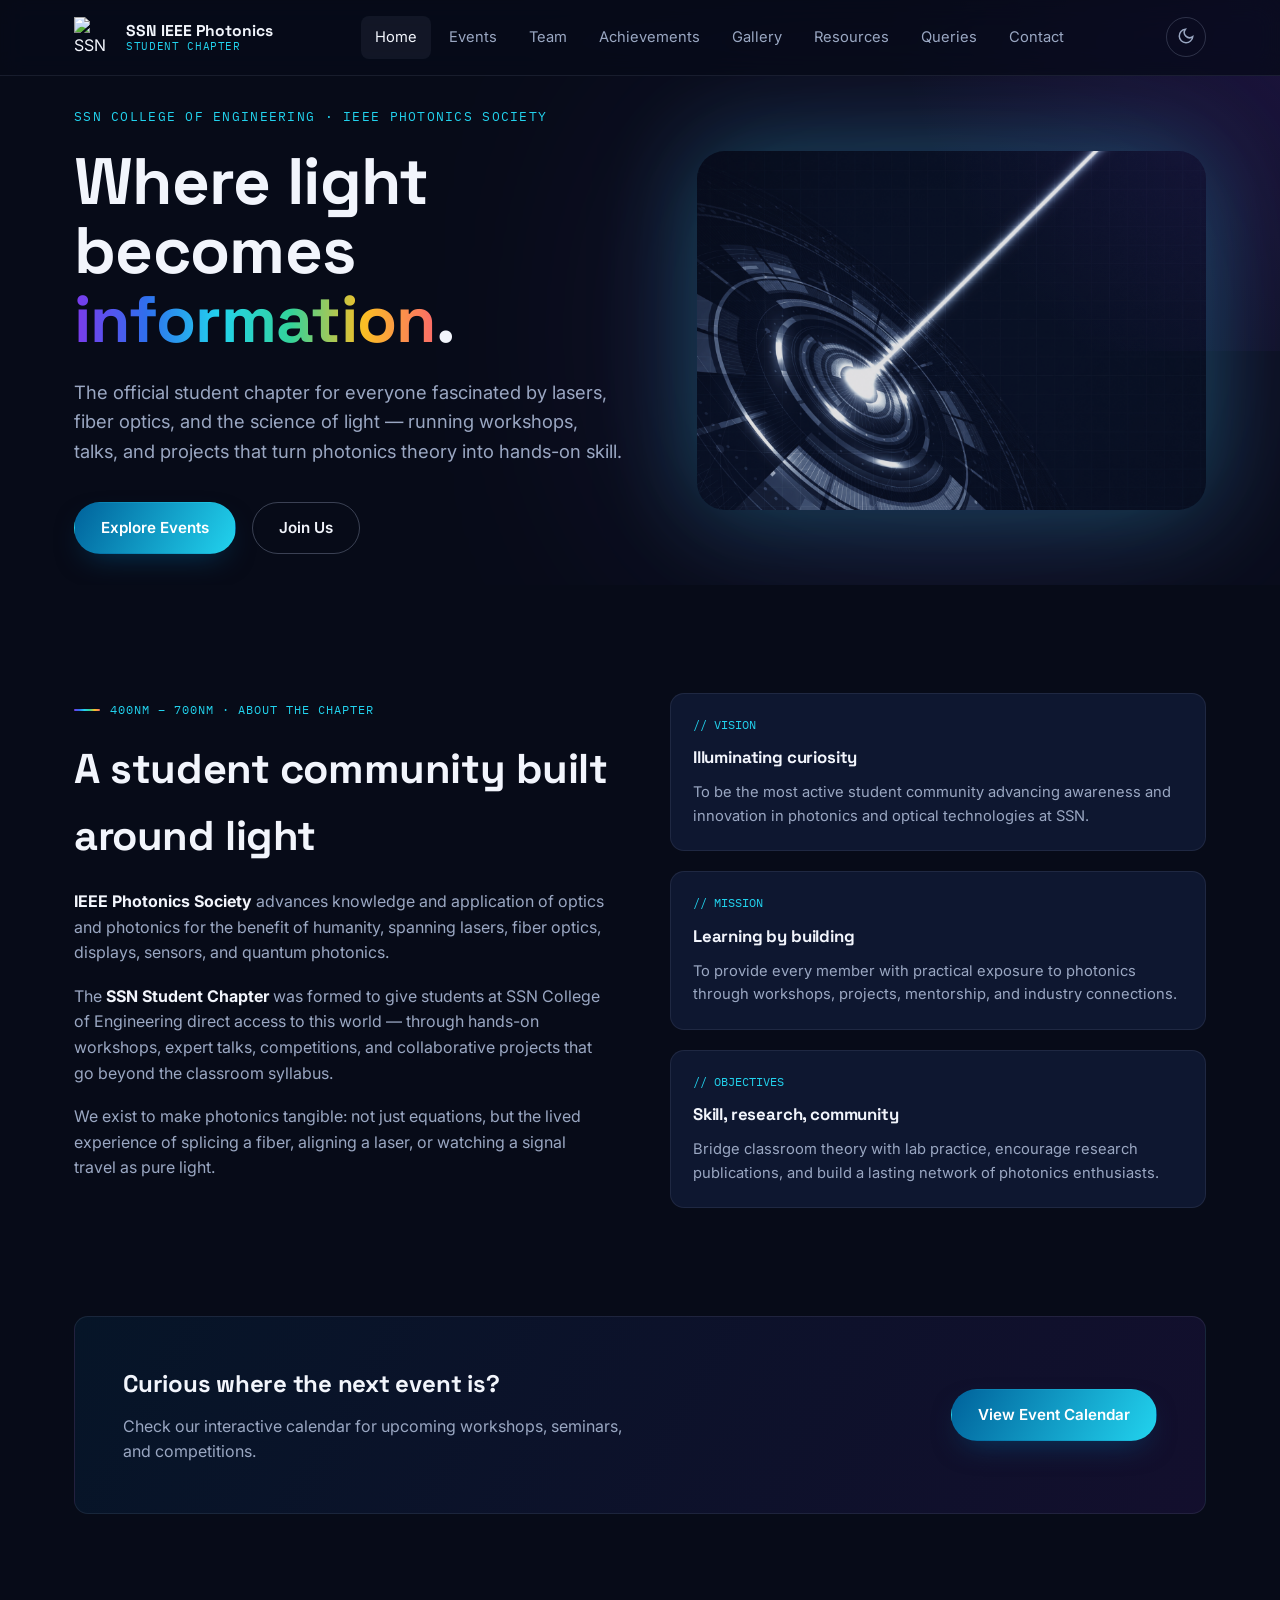
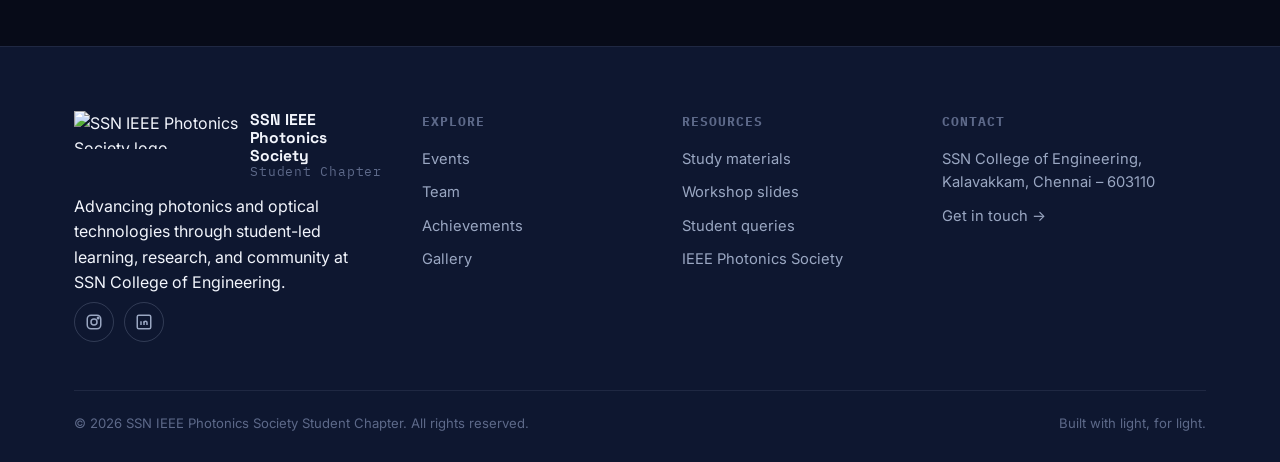
==== index.html @ 1b5aabdd "Update index.html" ====
<!DOCTYPE html>
<html lang="en">
<head>
<meta charset="UTF-8">
<meta name="viewport" content="width=device-width, initial-scale=1.0">
<title>SSN IEEE Photonics Society — Student Chapter</title>
<meta name="description" content="Official website of the SSN IEEE Photonics Society Student Chapter — events, workshops, achievements, and resources in photonics and optics.">
<link rel="icon" href="assets/logo.jpeg" type="image/svg+xml">
<link rel="preconnect" href="https://fonts.googleapis.com">
<link href="https://fonts.googleapis.com/css2?family=Space+Grotesk:wght@500;600;700&family=Inter:wght@400;500;600&family=IBM+Plex+Mono:wght@400;500&display=swap" rel="stylesheet">
<link rel="stylesheet" href="css/style.css">

<!-- Floating image animation & blend styles -->
<style>
    @keyframes floatHero {
        0%,
        100% {
            transform: translateY(0px) rotate(0deg);
        }
        30% {
            transform: translateY(-22px) rotate(0.8deg);
        }
        60% {
            transform: translateY(-8px) rotate(-0.4deg);
        }
    }
    .hero-float-img {
        width: 100%;
        max-width: 520px;
        height: auto;
        border-radius: 28px;
        mix-blend-mode: screen;
        opacity: 0.88;
        filter: drop-shadow(0 0 50px rgba(34, 211, 238, 0.35)) drop-shadow(0 0 120px rgba(124, 58, 237, 0.2));
        animation: floatHero 7s ease-in-out infinite;
        transition: filter 0.5s ease;
    }
    .hero-float-img:hover {
        filter: drop-shadow(0 0 70px rgba(34, 211, 238, 0.55)) drop-shadow(0 0 160px rgba(124, 58, 237, 0.35));
        opacity: 1;
    }
</style>
</head>
<body>

<nav class="nav">
  <div class="wrap">
    <a href="index.html" class="brand">
      <img src="assets/logo.svg" alt="SSN IEEE Photonics Society logo">
      <div class="brand-text"><strong>SSN IEEE Photonics</strong><span>STUDENT CHAPTER</span></div>
    </a>
    <div class="nav-links">
      <a href="index.html">Home</a>
      <a href="events.html">Events</a>
      <a href="team.html">Team</a>
      <a href="achievements.html">Achievements</a>
      <a href="gallery.html">Gallery</a>
      <a href="resources.html">Resources</a>
      <a href="queries.html">Queries</a>
      <a href="contact.html">Contact</a>
    </div>
    <div class="nav-actions">
      <button class="icon-btn" data-theme-toggle aria-label="Toggle light and dark mode"><span data-theme-icon></span></button>
      <button class="icon-btn hamburger" aria-label="Open menu">
        <svg viewBox="0 0 24 24" fill="none" stroke="currentColor" stroke-width="2"><path d="M4 6h16M4 12h16M4 18h16"/></svg>
      </button>
    </div>
  </div>
</nav>
<div class="nav-mobile-panel">
  <a href="index.html">Home</a>
  <a href="events.html">Events</a>
  <a href="team.html">Team</a>
  <a href="achievements.html">Achievements</a>
  <a href="gallery.html">Gallery</a>
  <a href="resources.html">Resources</a>
  <a href="queries.html">Student Queries</a>
  <a href="contact.html">Contact</a>
</div>

<!-- HERO -->
<header class="hero">
  <div class="wrap">
    <div>
      <span class="hero-eyebrow">SSN College of Engineering &middot; IEEE Photonics Society</span>
      <h1>Where light becomes <em>information</em>.</h1>
      <p class="lead">The official student chapter for everyone fascinated by lasers, fiber optics, and the science of light — running workshops, talks, and projects that turn photonics theory into hands-on skill.</p>
      <div class="hero-ctas">
        <a href="events.html" class="btn btn-primary">Explore Events</a>
        <a href="queries.html" class="btn btn-ghost">Join Us</a>
      </div>
    </div>

    <!--
    ============================================================
    ORIGINAL PRISM SVG (commented out — replaced with image below)
    ============================================================
    <div class="prism-figure" aria-hidden="true">
      <svg viewBox="0 0 520 420" xmlns="http://www.w3.org/2000/svg">
        <defs>
          <radialGradient id="glow" cx="50%" cy="50%" r="60%">
            <stop offset="0%" stop-color="#22D3EE" stop-opacity=".18"/>
            <stop offset="100%" stop-color="#22D3EE" stop-opacity="0"/>
          </radialGradient>
        </defs>
        <circle cx="260" cy="210" r="200" fill="url(#glow)"/>
        <line x1="20" y1="210" x2="196" y2="210" stroke="#F2F5FC" stroke-width="3" stroke-linecap="round" opacity=".9">
          <animate attributeName="opacity" values=".4;1;.4" dur="3s" repeatCount="indefinite"/>
        </line>
        <polygon points="196,130 196,290 330,210" fill="rgba(242,245,252,0.06)" stroke="#F2F5FC" stroke-width="2.5" stroke-linejoin="round"/>
        <g stroke-width="3" stroke-linecap="round">
          <line x1="330" y1="210" x2="500" y2="90"  stroke="#7C3AED"><animate attributeName="opacity" values="0;1" dur="1s" begin=".2s" fill="freeze"/></line>
          <line x1="330" y1="210" x2="500" y2="130" stroke="#2F6FED"><animate attributeName="opacity" values="0;1" dur="1s" begin=".35s" fill="freeze"/></line>
          <line x1="330" y1="210" x2="500" y2="170" stroke="#22D3EE"><animate attributeName="opacity" values="0;1" dur="1s" begin=".5s" fill="freeze"/></line>
          <line x1="330" y1="210" x2="500" y2="250" stroke="#34D399"><animate attributeName="opacity" values="0;1" dur="1s" begin=".65s" fill="freeze"/></line>
          <line x1="330" y1="210" x2="500" y2="290" stroke="#FBBF24"><animate attributeName="opacity" values="0;1" dur="1s" begin=".8s" fill="freeze"/></line>
          <line x1="330" y1="210" x2="500" y2="330" stroke="#FB6A6A"><animate attributeName="opacity" values="0;1" dur="1s" begin=".95s" fill="freeze"/></line>
        </g>
        <g font-family="IBM Plex Mono, monospace" font-size="11" fill="#9AA7C2">
          <text x="504" y="92">410nm</text>
          <text x="504" y="132">460nm</text>
          <text x="504" y="172">490nm</text>
          <text x="504" y="252">530nm</text>
          <text x="504" y="292">590nm</text>
          <text x="504" y="332">650nm</text>
        </g>
      </svg>
    </div>
    ============================================================
    END OF COMMENTED PRISM SVG
    ============================================================
    -->

    <!-- REPLACEMENT: Floating blended image -->
    <div class="prism-figure" aria-hidden="true">
      <img
      src="assets/images/home.png"
      alt="Photonics visualization — floating light and optics"
      class="hero-float-img"
      loading="eager"
      >
  </div>
</div>
</header>

<!-- ABOUT  -->
<section class="section" id="about">
    <div class="wrap">
        <div class="about-grid">

            <div class="reveal">
                <span class="eyebrow">400nm – 700nm · about the chapter</span>
                <h2 style="font-size:clamp(1.8rem,3.4vw,2.6rem); color:var(--text-hi); margin-bottom:20px;">A student community built around light</h2>
                <div class="about-copy">
                    <p><strong style="color:var(--text-hi)">IEEE Photonics Society</strong> advances knowledge and application of optics and photonics for the benefit of humanity, spanning lasers, fiber optics, displays, sensors, and quantum photonics.</p>
                    <p>The <strong style="color:var(--text-hi)">SSN Student Chapter</strong> was formed to give students at SSN College of Engineering direct access to this world — through hands-on workshops, expert talks, competitions, and collaborative projects that go beyond the classroom syllabus.</p>
                    <p>We exist to make photonics tangible: not just equations, but the lived experience of splicing a fiber, aligning a laser, or watching a signal travel as pure light.</p>
                </div>
            </div>

            <div class="vmo-grid" style="grid-template-columns:1fr;">
                <div class="card vmo-card reveal">
                    <span class="wl">// VISION</span>
                    <h4>Illuminating curiosity</h4>
                    <p>To be the most active student community advancing awareness and innovation in photonics and optical technologies at SSN.</p>
                </div>
                <div class="card vmo-card reveal">
                    <span class="wl">// MISSION</span>
                    <h4>Learning by building</h4>
                    <p>To provide every member with practical exposure to photonics through workshops, projects, mentorship, and industry connections.</p>
                </div>
                <div class="card vmo-card reveal">
                    <span class="wl">// OBJECTIVES</span>
                    <h4>Skill, research, community</h4>
                    <p>Bridge classroom theory with lab practice, encourage research publications, and build a lasting network of photonics enthusiasts.</p>
                </div>
            </div>

        </div>
    </div>
</section>

<section class="section section--tight" style="padding-top:0;">
    <div class="wrap">
        <div class="card reveal" style="padding:48px; display:flex; align-items:center; justify-content:space-between; gap:30px; flex-wrap:wrap; background:linear-gradient(120deg, rgba(0,98,155,.12), rgba(124,58,237,.1));">
            <div>
                <h3 style="color:var(--text-hi); font-size:1.5rem; margin-bottom:10px;">Curious where the next event is?</h3>
                <p style="color:var(--text-dim); max-width:50ch;">Check our interactive calendar for upcoming workshops, seminars, and competitions.</p>
            </div>
            <a href="events.html" class="btn btn-primary">View Event Calendar</a>
        </div>
    </div>
</section>

<footer class="site-footer">
    <div class="wrap">
        <div class="footer-grid">
            <div>
                <div class="footer-brand">
                    <img src="assets/logo.svg" alt="SSN IEEE Photonics Society logo">
                    <div class="brand-text"><strong>SSN IEEE Photonics Society</strong><span style="color:var(--text-faint); font-size:.8rem;">Student Chapter</span></div>
                </div>
                <p style="max-width:32ch;">Advancing photonics and optical technologies through student-led learning, research, and community at SSN College of Engineering.</p>
                <div class="social-row">
                    <a href="https://www.instagram.com/ssn.ieee.photonics?igsh=czd6aGx5djE5NG43" class="icon-btn" aria-label="Instagram"><svg viewBox="0 0 24 24" fill="none" stroke="currentColor" stroke-width="2"><rect x="3" y="3" width="18" height="18" rx="5"/><circle cx="12" cy="12" r="4"/><circle cx="17.5" cy="6.5" r="1"/></svg></a>
                    <a href="https://www.linkedin.com/company/ieee-photonics-society-student-chapter-ssnce/" class="icon-btn" aria-label="LinkedIn"><svg viewBox="0 0 24 24" fill="none" stroke="currentColor" stroke-width="2"><rect x="3" y="3" width="18" height="18" rx="2"/><line x1="8" y1="11" x2="8" y2="16"/><line x1="8" y1="8" x2="8" y2="8"/><line x1="12" y1="11" x2="12" y2="16"/><path d="M12 13c0-1.5 1-2 2-2s2 .5 2 2v3"/></svg></a>
                </div>
            </div>
            <div class="footer-col">
                <h4>Explore</h4>
                <a href="events.html">Events</a>
                <a href="team.html">Team</a>
                <a href="achievements.html">Achievements</a>
                <a href="gallery.html">Gallery</a>
            </div>
            <div class="footer-col">
                <h4>Resources</h4>
                <a href="resources.html">Study materials</a>
                <a href="resources.html">Workshop slides</a>
                <a href="queries.html">Student queries</a>
                <a href="https://www.photonicssociety.org" target="_blank" rel="noopener">IEEE Photonics Society</a>
            </div>
            <div class="footer-col">
                <h4>Contact</h4>
                <p>SSN College of Engineering,<br>Kalavakkam, Chennai – 603110</p>
                <a href="contact.html">Get in touch →</a>
            </div>
        </div>
        <div class="footer-bottom">
            <span>© 2026 SSN IEEE Photonics Society Student Chapter. All rights reserved.</span>
            <span>Built with light, for light.</span>
        </div>
    </div>
</footer>

<button class="scroll-top" aria-label="Scroll to top">
    <svg viewBox="0 0 24 24" fill="none" stroke="currentColor" stroke-width="2"><path d="M12 19V5M5 12l7-7 7 7"/></svg>
</button>

<script src="js/main.js"></script>
</body>
</html>
---- css/style.css ----
/* ==========================================================================
   SSN IEEE Photonics Society — Design System
   Signature idea: white light through a prism, dispersed into a labeled
   spectrum. Wavelength values (nm) stand in for the generic "01/02/03"
   section numbering, since the content is genuinely about light.
   ========================================================================== */

:root{
  /* ---- Core palette ---- */
  --ink:        #070B18;   /* page background — the dark lab / night sky   */
  --ink-2:      #0E1730;   /* raised panels                                */
  --ink-3:      #16204020; /* hairline on dark                             */
  --paper:      #F5F7FC;   /* light-mode background                       */
  --paper-2:    #FFFFFF;   /* light-mode panels                           */
  --ieee-blue:  #00629B;   /* institutional anchor — IEEE blue            */
  --ieee-blue-light: #2E8FC9;

  /* ---- Spectrum accents (390nm violet -> 700nm red) ---- */
  --spec-violet: #7C3AED;  /* ~410nm */
  --spec-blue:   #2F6FED;  /* ~460nm */
  --spec-cyan:   #22D3EE;  /* ~490nm */
  --spec-green:  #34D399;  /* ~530nm */
  --spec-amber:  #FBBF24;  /* ~590nm */
  --spec-red:    #FB6A6A;  /* ~650nm */

  --spectrum-gradient: linear-gradient(90deg,
    var(--spec-violet) 0%,
    var(--spec-blue) 20%,
    var(--spec-cyan) 40%,
    var(--spec-green) 60%,
    var(--spec-amber) 80%,
    var(--spec-red) 100%);

  /* ---- Text ---- */
  --text-hi:   #F2F5FC;
  --text-dim:  #9AA7C2;
  --text-faint:#5D6989;

  /* ---- Type ---- */
  --font-display: 'Space Grotesk', 'Segoe UI', sans-serif;
  --font-body:    'Inter', 'Segoe UI', sans-serif;
  --font-mono:    'IBM Plex Mono', 'Courier New', monospace;

  /* ---- Layout ---- */
  --maxw: 1180px;
  --radius: 14px;
  --radius-sm: 8px;
  --nav-h: 76px;

  --shadow-soft: 0 20px 60px -30px rgba(0,0,0,.6);
  --ring: 0 0 0 3px rgba(34, 211, 238, .35);

  color-scheme: dark;
}

html[data-theme="light"]{
  --ink: var(--paper);
  --ink-2: var(--paper-2);
  --text-hi: #0B1220;
  --text-dim: #47506B;
  --text-faint: #71799A;
  --shadow-soft: 0 20px 50px -30px rgba(20,30,60,.25);
  color-scheme: light;
}

/* ---------------------------------- reset -------------------------------- */
*, *::before, *::after{ box-sizing: border-box; }
html{ scroll-behavior: smooth; }
@media (prefers-reduced-motion: reduce){
  html{ scroll-behavior: auto; }
  *, *::before, *::after{ animation-duration: .001ms !important; animation-iteration-count: 1 !important; transition-duration: .001ms !important; scroll-behavior: auto !important; }
}
body{
  margin: 0;
  background: var(--ink);
  color: var(--text-hi);
  font-family: var(--font-body);
  line-height: 1.6;
  -webkit-font-smoothing: antialiased;
  transition: background .35s ease, color .35s ease;
  overflow-x: hidden;
}
img{ max-width: 100%; display: block; }
a{ color: inherit; text-decoration: none; }
ul{ margin: 0; padding: 0; list-style: none; }
h1,h2,h3,h4{ font-family: var(--font-display); margin: 0; letter-spacing: -0.01em; }
p{ margin: 0; }
button{ font-family: inherit; cursor: pointer; }
input, textarea, select{ font-family: inherit; font-size: 1rem; }

:focus-visible{ outline: none; box-shadow: var(--ring); border-radius: 4px; }

.wrap{ max-width: var(--maxw); margin: 0 auto; padding: 0 24px; }

/* ------------------------------- utilities -------------------------------- */
.section{ padding: 108px 0; position: relative; }
.section--tight{ padding: 72px 0; }
.section-head{ max-width: 640px; margin-bottom: 56px; }
.eyebrow{
  display: inline-flex; align-items: center; gap: 10px;
  font-family: var(--font-mono); font-size: .78rem; letter-spacing: .08em;
  text-transform: uppercase; color: var(--spec-cyan); margin-bottom: 16px;
}
.eyebrow::before{
  content: ""; width: 26px; height: 2px; background: var(--spectrum-gradient);
  display: inline-block; border-radius: 2px;
}
.section-head h2{ font-size: clamp(1.8rem, 3.4vw, 2.6rem); color: var(--text-hi); }
.section-head p{ color: var(--text-dim); margin-top: 14px; font-size: 1.05rem; }

.spectrum-rule{
  height: 3px; width: 100%; border-radius: 3px;
  background: var(--spectrum-gradient); opacity: .85;
}

.btn{
  display: inline-flex; align-items: center; gap: 10px;
  padding: 13px 26px; border-radius: 999px; font-weight: 600; font-size: .95rem;
  border: 1px solid transparent; transition: transform .25s ease, box-shadow .25s ease, background .25s ease;
  white-space: nowrap;
}
.btn:hover{ transform: translateY(-2px); }
.btn-primary{
  background: linear-gradient(120deg, var(--ieee-blue), var(--spec-cyan));
  color: #fff; box-shadow: 0 12px 30px -12px rgba(0,98,155,.55);
}
.btn-primary:hover{ box-shadow: 0 16px 36px -12px rgba(0,98,155,.7); }
.btn-ghost{
  background: transparent; color: var(--text-hi);
  border-color: rgba(154,167,194,.35);
}
.btn-ghost:hover{ border-color: var(--spec-cyan); color: var(--spec-cyan); }
.btn-sm{ padding: 9px 18px; font-size: .85rem; }

.tag{
  display: inline-block; padding: 5px 12px; border-radius: 999px;
  font-family: var(--font-mono); font-size: .72rem; letter-spacing: .04em;
  border: 1px solid rgba(154,167,194,.3); color: var(--text-dim);
}

.card{
  background: var(--ink-2); border-radius: var(--radius);
  border: 1px solid rgba(154,167,194,.12);
  transition: transform .35s ease, box-shadow .35s ease, border-color .35s ease;
}
.card:hover{ transform: translateY(-6px); box-shadow: var(--shadow-soft); border-color: rgba(34,211,238,.35); }

/* ------------------------------- navbar ----------------------------------- */
.nav{
  position: fixed; inset: 0 0 auto 0; height: var(--nav-h); z-index: 500;
  display: flex; align-items: center;
  background: color-mix(in srgb, var(--ink) 78%, transparent);
  backdrop-filter: blur(14px) saturate(140%);
  border-bottom: 1px solid rgba(154,167,194,.12);
}
.nav .wrap{ display: flex; align-items: center; justify-content: space-between; width: 100%; }
.brand{ display: flex; align-items: center; gap: 12px; }
.brand img{ height: 40px; width: 40px; }
.brand-text{ display: flex; flex-direction: column; line-height: 1.15; }
.brand-text strong{ font-family: var(--font-display); font-size: .98rem; color: var(--text-hi); }
.brand-text span{ font-family: var(--font-mono); font-size: .68rem; color: var(--spec-cyan); letter-spacing: .06em; }

.nav-links{ display: flex; align-items: center; gap: 4px; }
.nav-links a{
  padding: 10px 14px; border-radius: 8px; font-size: .92rem; color: var(--text-dim);
  transition: color .25s ease, background .25s ease;
}
.nav-links a:hover, .nav-links a.active{ color: var(--text-hi); background: rgba(154,167,194,.08); }

.nav-actions{ display: flex; align-items: center; gap: 10px; }
.icon-btn{
  width: 40px; height: 40px; border-radius: 999px; display: grid; place-items: center;
  border: 1px solid rgba(154,167,194,.25); background: transparent; color: var(--text-dim);
  transition: all .25s ease;
}
.icon-btn:hover{ color: var(--spec-cyan); border-color: var(--spec-cyan); }
.icon-btn svg{ width: 18px; height: 18px; }

.hamburger{ display: none; }

/* mobile nav */
.nav-mobile-panel{
  position: fixed; top: var(--nav-h); left: 0; right: 0; z-index: 490;
  background: var(--ink-2); border-bottom: 1px solid rgba(154,167,194,.15);
  transform: translateY(-8px); opacity: 0; pointer-events: none;
  transition: all .3s ease; padding: 10px 24px 24px;
}
.nav-mobile-panel.open{ transform: translateY(0); opacity: 1; pointer-events: auto; }
.nav-mobile-panel a{ display: block; padding: 14px 4px; color: var(--text-dim); border-bottom: 1px solid rgba(154,167,194,.08); }
.nav-mobile-panel a:hover{ color: var(--text-hi); }

@media (max-width: 900px){
  .nav-links{ display: none; }
  .hamburger{ display: grid; place-items: center; }
}

/* ------------------------------- footer ------------------------------------ */
.site-footer{
  background: var(--ink-2); border-top: 1px solid rgba(154,167,194,.12);
  padding: 64px 0 28px; margin-top: 60px;
}
.footer-grid{
  display: grid; grid-template-columns: 1.4fr 1fr 1fr 1.2fr; gap: 40px;
}
.footer-brand{ display: flex; gap: 12px; margin-bottom: 14px; }
.footer-brand img{ height: 38px; }
.footer-col h4{ font-size: .82rem; text-transform: uppercase; letter-spacing: .08em; color: var(--text-faint); margin-bottom: 16px; font-family: var(--font-mono); }
.footer-col a, .footer-col p{ color: var(--text-dim); font-size: .92rem; display: block; margin-bottom: 10px; }
.footer-col a:hover{ color: var(--spec-cyan); }
.social-row{ display: flex; gap: 10px; margin-top: 6px; flex-wrap: wrap; }
.social-link{
  display: inline-flex; align-items: center; gap: 8px;
  padding: 8px 16px; border-radius: 999px;
  border: 1px solid rgba(154,167,194,.25);
  color: var(--text-dim); font-size: .85rem;
  transition: all .25s ease; text-decoration: none;
}
.social-link:hover{ color: var(--spec-cyan); border-color: var(--spec-cyan); }
.social-link svg{ width: 18px; height: 18px; flex-shrink: 0; }
.footer-bottom{
  margin-top: 48px; padding-top: 22px; border-top: 1px solid rgba(154,167,194,.12);
  display: flex; justify-content: space-between; flex-wrap: wrap; gap: 10px;
  font-size: .82rem; color: var(--text-faint);
}
@media (max-width: 800px){
  .footer-grid{ grid-template-columns: 1fr 1fr; }
}
@media (max-width: 520px){
  .footer-grid{ grid-template-columns: 1fr; }
}

/* ------------------------------- hero --------------------------------------- */
.hero{
  min-height: 65vh;
  display: flex;
  align-items: center;
  padding-top: var(--nav-h);
  position: relative;
  overflow: hidden;
}
.hero::before{
  content: ""; position: absolute; inset: -10% -10% auto auto; width: 60%; height: 70%;
  background: radial-gradient(circle at top right, rgba(124,58,237,.22), transparent 60%);
  pointer-events: none;
}
.hero .wrap{ display: grid; grid-template-columns: 1.05fr .95fr; gap: 60px; align-items: center; }
.hero-eyebrow{
  font-family: var(--font-mono); font-size: .8rem; color: var(--spec-cyan);
  letter-spacing: .1em; text-transform: uppercase; margin-bottom: 20px; display: block;
}
.hero h1{
  font-size: clamp(2.4rem, 5.4vw, 4.1rem); line-height: 1.05; color: var(--text-hi);
}
.hero h1 em{
  font-style: normal; background: var(--spectrum-gradient);
  -webkit-background-clip: text; background-clip: text; color: transparent;
}
.hero p.lead{ margin-top: 24px; font-size: 1.15rem; color: var(--text-dim); max-width: 46ch; }
.hero-ctas{ display: flex; gap: 16px; margin-top: 36px; flex-wrap: wrap; }
.hero-stats{ display: flex; gap: 34px; margin-top: 52px; flex-wrap: wrap; }
.hero-stats div strong{ display: block; font-family: var(--font-display); font-size: 1.7rem; color: var(--text-hi); }
.hero-stats div span{ font-family: var(--font-mono); font-size: .74rem; color: var(--text-faint); letter-spacing: .04em; }

.prism-figure{ position: relative; }
.prism-figure svg{ width: 100%; height: auto; }

@media (max-width: 980px){
  .hero .wrap{ grid-template-columns: 1fr; }
  .prism-figure{ order: -1; max-width: 420px; margin: 0 auto; }
}

/* ------------------------------- about / announcements ---------------------- */
.about-grid{ display: grid; grid-template-columns: 1fr 1fr; gap: 60px; align-items: start; }
.about-copy p{ color: var(--text-dim); margin-bottom: 18px; }

.vmo-grid{
display:flex;
flex-direction:column;
gap:20px;
}
.vmo-card{ padding: 22px; }
.vmo-card .wl{ font-family: var(--font-mono); font-size: .72rem; color: var(--spec-cyan); margin-bottom: 10px; display: block; }
.vmo-card h4{ font-size: 1.05rem; margin-bottom: 10px; color: var(--text-hi); }
.vmo-card p{ color: var(--text-dim); font-size: .92rem; }

.announce-list{ display: flex; flex-direction: column; gap: 14px; }
.announce-card{
  display: flex; gap: 16px; padding: 18px 20px; align-items: flex-start;
}
.announce-dot{ width: 10px; height: 10px; border-radius: 50%; margin-top: 6px; flex-shrink: 0; }
.announce-card h4{ font-size: 1rem; color: var(--text-hi); margin-bottom: 6px; }
.announce-card p{ color: var(--text-dim); font-size: .9rem; }
.announce-meta{ font-family: var(--font-mono); font-size: .72rem; color: var(--text-faint); margin-top: 8px; display: block; }

@media (max-width: 900px){
  .about-grid{ grid-template-columns: 1fr; }
  .vmo-grid{ grid-template-columns: 1fr; }
}

/* ------------------------------- events ------------------------------------- */
.filter-row{ display: flex; gap: 10px; flex-wrap: wrap; margin-bottom: 40px; align-items: center; }
.filter-btn{
  padding: 9px 18px; border-radius: 999px; font-size: .85rem; border: 1px solid rgba(154,167,194,.25);
  background: transparent; color: var(--text-dim);
}
.filter-btn.active{ background: var(--spectrum-gradient); color: #06111f; font-weight: 700; border-color: transparent; }
.search-box{
  margin-left: auto; display: flex; align-items: center; gap: 8px;
  border: 1px solid rgba(154,167,194,.25); border-radius: 999px; padding: 8px 16px; min-width: 220px;
}
.search-box input{ background: transparent; border: none; color: var(--text-hi); width: 100%; }
.search-box input:focus{ outline: none; }
.search-box svg{ width: 16px; height: 16px; color: var(--text-faint); flex-shrink: 0; }

.event-grid{ display: grid; grid-template-columns: repeat(3, 1fr); gap: 26px; }
.event-card{ overflow: hidden; }
.event-media{
  height: 170px; display: flex; align-items: center; justify-content: center;
  position: relative; overflow: hidden;
}
.event-media .badge{
  position: absolute; top: 12px; left: 12px; font-family: var(--font-mono);
  font-size: .68rem; padding: 5px 10px; border-radius: 6px; background: rgba(7,11,24,.55);
  backdrop-filter: blur(6px); color: var(--text-hi); border: 1px solid rgba(255,255,255,.15);
}
.event-body{ padding: 20px 22px 24px; }
.event-body h3{ font-size: 1.1rem; color: var(--text-hi); margin-bottom: 10px; }
.event-meta-row{ display: flex; flex-wrap: wrap; gap: 12px; margin-bottom: 12px; }
.event-meta-row span{
  display: flex; align-items: center; gap: 6px; font-size: .8rem; color: var(--text-dim);
  font-family: var(--font-mono);
}
.event-meta-row svg{ width: 14px; height: 14px; color: var(--spec-cyan); flex-shrink: 0; }
.event-body p.desc{ color: var(--text-dim); font-size: .9rem; margin-bottom: 16px; }
.event-body .btn{ width: 100%; justify-content: center; }
.event-card.past{ opacity: .68; }
.event-card.past .event-media::after{
  content: "COMPLETED"; position: absolute; inset: 0; display: grid; place-items: center;
  font-family: var(--font-mono); font-size: .8rem; letter-spacing: .1em; color: rgba(255,255,255,.7);
  background: rgba(7,11,24,.35);
}

@media (max-width: 980px){ .event-grid{ grid-template-columns: repeat(2, 1fr); } }
@media (max-width: 640px){ .event-grid{ grid-template-columns: 1fr; } .search-box{ margin-left: 0; width: 100%; } }

/* countdown */
.countdown-bar{
  display: flex; gap: 22px; padding: 22px 26px; align-items: center; flex-wrap: wrap;
  background: linear-gradient(120deg, rgba(0,98,155,.16), rgba(124,58,237,.12));
  border: 1px solid rgba(34,211,238,.25); margin-bottom: 46px;
}
.countdown-bar .cd-label{ font-family: var(--font-mono); font-size: .78rem; color: var(--spec-cyan); text-transform: uppercase; letter-spacing: .06em; }
.countdown-bar .cd-title{ font-family: var(--font-display); font-size: 1.15rem; color: var(--text-hi); margin-top: 4px; }
.cd-units{ display: flex; gap: 14px; margin-left: auto; }
.cd-unit{ text-align: center; min-width: 60px; }
.cd-unit strong{ display: block; font-family: var(--font-display); font-size: 1.6rem; color: var(--text-hi); }
.cd-unit span{ font-family: var(--font-mono); font-size: .65rem; color: var(--text-faint); text-transform: uppercase; }

/* calendar */
.calendar-wrap{ display: grid; grid-template-columns: 1.4fr 1fr; gap: 30px; align-items: start; }
.cal-card{ padding: 26px; }
.cal-head{ display: flex; align-items: center; justify-content: space-between; margin-bottom: 20px; }
.cal-head h3{ font-size: 1.2rem; color: var(--text-hi); font-family: var(--font-display); }
.cal-nav{ display: flex; gap: 8px; }
.cal-nav button{
  width: 34px; height: 34px; border-radius: 8px; border: 1px solid rgba(154,167,194,.25);
  background: transparent; color: var(--text-dim); display: grid; place-items: center;
}
.cal-nav button:hover{ color: var(--spec-cyan); border-color: var(--spec-cyan); }
.cal-grid{ display: grid; grid-template-columns: repeat(7, 1fr); gap: 6px; }
.cal-dow{ text-align: center; font-family: var(--font-mono); font-size: .68rem; color: var(--text-faint); padding-bottom: 8px; }
.cal-day{
  aspect-ratio: 1; display: flex; flex-direction: column; align-items: center; justify-content: center;
  border-radius: 8px; font-size: .88rem; color: var(--text-dim); position: relative; cursor: default;
  border: 1px solid transparent;
}
.cal-day.muted{ color: var(--text-faint); opacity: .35; }
.cal-day.today{ border-color: var(--spec-cyan); color: var(--text-hi); }
.cal-day.has-event{
  cursor: pointer;
  color: var(--text-hi);
  font-weight: 700;
  background: rgba(47, 111, 237, 0.18);
  border: 1.5px solid rgba(47, 111, 237, 0.55);
  box-shadow: 0 0 10px rgba(47, 111, 237, 0.18);
  transition: all .25s ease;
}

.cal-day.has-event::after{
  display: none;
}

.cal-day.has-event:hover{
  background: rgba(47, 111, 237, 0.28);
  border-color: rgba(47, 111, 237, 0.8);
  box-shadow: 0 0 14px rgba(47, 111, 237, 0.35);
  transform: scale(1.06);
}
.cal-detail{ padding: 24px; min-height: 220px; }
.cal-detail h4{ font-family: var(--font-mono); font-size: .74rem; color: var(--spec-cyan); text-transform: uppercase; letter-spacing: .06em; margin-bottom: 14px; }
.cal-detail-body strong{ display: block; font-size: 1.1rem; color: var(--text-hi); margin-bottom: 8px; font-family: var(--font-display); }
.cal-detail-body p{ color: var(--text-dim); font-size: .88rem; margin-bottom: 6px; }
.cal-empty{ color: var(--text-faint); font-size: .9rem; }

@media (max-width: 900px){ .calendar-wrap{ grid-template-columns: 1fr; } }

/* ------------------------------- team (original grid - kept for office bearers) ---- */
.team-cat{ margin-bottom: 60px; }
.team-cat h3{
  font-family: var(--font-mono); font-size: .8rem; text-transform: uppercase; letter-spacing: .08em;
  color: var(--spec-cyan); margin-bottom: 22px; display: flex; align-items: center; gap: 12px;
}
.team-cat h3::after{ content:""; flex: 1; height: 1px; background: rgba(154,167,194,.18); }
.team-grid{ display: grid; grid-template-columns: repeat(4, 1fr); gap: 22px; }
.member-card{ padding: 24px 20px; text-align: center; }
.member-photo{
  width: 92px; height: 92px; border-radius: 50%; margin: 0 auto 16px; overflow: hidden;
  background: linear-gradient(135deg, var(--ieee-blue), var(--spec-violet));
  display: flex; align-items: center; justify-content: center;
  font-family: var(--font-display); font-size: 1.4rem; color: #fff; border: 2px solid rgba(34,211,238,.4);
}
.member-card h4{ font-size: 1rem; color: var(--text-hi); margin-bottom: 4px; }
.member-card .role{ font-size: .82rem; color: var(--spec-cyan); font-family: var(--font-mono); margin-bottom: 4px; }
.member-card .dept{ font-size: .8rem; color: var(--text-faint); margin-bottom: 12px; }
.member-card .li-link{
  display: inline-flex; align-items: center; gap: 6px; font-size: .78rem; color: var(--text-dim);
  border: 1px solid rgba(154,167,194,.25); padding: 6px 12px; border-radius: 999px;
}
.member-card .li-link:hover{ color: var(--spec-cyan); border-color: var(--spec-cyan); }

@media (max-width: 980px){ .team-grid{ grid-template-columns: repeat(3, 1fr); } }
@media (max-width: 700px){ .team-grid{ grid-template-columns: repeat(2, 1fr); } }
@media (max-width: 460px){ .team-grid{ grid-template-columns: 1fr; } }

/* ------------------------------- achievements --------------------------------- */
.ach-grid{ display: grid; grid-template-columns: repeat(3, 1fr); gap: 24px; }
.ach-card{ padding: 26px; position: relative; }
.ach-card .ach-top{ display: flex; gap: 14px; align-items: center; margin-bottom: 16px; }
.ach-avatar{
  width: 54px; height: 54px; border-radius: 50%; flex-shrink: 0;
  background: linear-gradient(135deg, var(--spec-amber), var(--spec-red));
  display: flex; align-items: center; justify-content: center; font-family: var(--font-display); color: #1a0f00; font-weight: 700;
}
.ach-top strong{ display: block; color: var(--text-hi); font-size: .98rem; }
.ach-top span{ font-size: .78rem; color: var(--text-faint); }
.ach-badge{
  display: inline-flex; align-items: center; gap: 6px; font-family: var(--font-mono); font-size: .68rem;
  color: var(--spec-amber); text-transform: uppercase; letter-spacing: .05em; margin-bottom: 10px;
}
.ach-card h4{ font-size: 1.05rem; color: var(--text-hi); margin-bottom: 8px; }
.ach-card p{ color: var(--text-dim); font-size: .88rem; margin-bottom: 12px; }
.ach-date{ font-family: var(--font-mono); font-size: .74rem; color: var(--text-faint); }

@media (max-width: 980px){ .ach-grid{ grid-template-columns: repeat(2, 1fr); } }
@media (max-width: 640px){ .ach-grid{ grid-template-columns: 1fr; } }

/* ------------------------------- gallery --------------------------------------- */
.gallery-filter{ display: flex; gap: 10px; flex-wrap: wrap; margin-bottom: 34px; }
.gallery-grid{ column-count: 3; column-gap: 18px; }
.gallery-item{ break-inside: avoid; margin-bottom: 18px; border-radius: var(--radius); overflow: hidden; cursor: pointer; position: relative; }
.gallery-item .ph{ width: 100%; display: flex; align-items: center; justify-content: center; color: rgba(255,255,255,.5); font-family: var(--font-mono); font-size: .75rem; }
.gallery-item figcaption{ padding: 10px 14px; font-size: .82rem; color: var(--text-dim); background: var(--ink-2); }
@media (max-width: 900px){ .gallery-grid{ column-count: 2; } }
@media (max-width: 560px){ .gallery-grid{ column-count: 1; } }

.lightbox{
  position: fixed; inset: 0; background: rgba(3,5,12,.9); z-index: 900; display: none;
  align-items: center; justify-content: center; padding: 40px;
}
.lightbox.open{ display: flex; }
.lightbox-inner{ max-width: 700px; width: 100%; background: var(--ink-2); border-radius: var(--radius); overflow: hidden; }
.lightbox-close{ position: absolute; top: 24px; right: 30px; color: #fff; font-size: 1.6rem; background: none; border: none; }

/* ------------------------------- resources -------------------------------------- */
.resource-grid{ display: grid; grid-template-columns: repeat(2, 1fr); gap: 20px; }
.resource-card{ display: flex; gap: 18px; padding: 22px; align-items: flex-start; }
.resource-icon{ width: 46px; height: 46px; border-radius: 10px; background: rgba(34,211,238,.12); display: grid; place-items: center; color: var(--spec-cyan); flex-shrink: 0; }
.resource-icon svg{ width: 22px; height: 22px; }
.resource-card h4{ color: var(--text-hi); font-size: 1rem; margin-bottom: 6px; }
.resource-card p{ color: var(--text-dim); font-size: .86rem; margin-bottom: 10px; }
@media (max-width: 700px){ .resource-grid{ grid-template-columns: 1fr; } }

/* ------------------------------- forms ------------------------------------------ */
.form-card{ padding: 40px; }
.form-grid{ display: grid; grid-template-columns: 1fr 1fr; gap: 20px; }
.form-field{ display: flex; flex-direction: column; gap: 8px; margin-bottom: 20px; }
.form-field.full{ grid-column: 1 / -1; }
.form-field label{ font-size: .82rem; color: var(--text-dim); font-family: var(--font-mono); letter-spacing: .02em; }
.form-field input, .form-field select, .form-field textarea{
  background: rgba(154,167,194,.06); border: 1px solid rgba(154,167,194,.25); border-radius: 10px;
  padding: 12px 14px; color: var(--text-hi);
}
.form-field textarea{ resize: vertical; min-height: 120px; }
.form-field input:focus, .form-field textarea:focus, .form-field select:focus{ border-color: var(--spec-cyan); }
.form-note{ font-size: .82rem; color: var(--text-faint); margin-top: 10px; }
@media (max-width: 700px){ .form-grid{ grid-template-columns: 1fr; } .form-card{ padding: 26px; } }

.contact-grid{ display: grid; grid-template-columns: .9fr 1.1fr; gap: 40px; align-items: start; }
.contact-info-card{ padding: 30px; margin-bottom: 20px; }
.contact-info-card .row{ display: flex; gap: 14px; margin-bottom: 16px; align-items: flex-start; }
.contact-info-card svg{ width: 20px; height: 20px; color: var(--spec-cyan); flex-shrink: 0; margin-top: 2px; }
.contact-info-card strong{ display: block; color: var(--text-hi); font-size: .92rem; }
.contact-info-card span{ font-size: .86rem; color: var(--text-dim); }
.map-embed{ border-radius: var(--radius); overflow: hidden; border: 1px solid rgba(154,167,194,.15); height: 260px; }
.map-embed iframe{ width: 100%; height: 100%; border: 0; filter: grayscale(.3) invert(.92) contrast(.9); }
html[data-theme="light"] .map-embed iframe{ filter: none; }
@media (max-width: 900px){ .contact-grid{ grid-template-columns: 1fr; } }

/* ------------------------------- event recap modal -------------------------------- */
.event-modal{
  position: fixed; inset: 0; background: rgba(3,5,12,.88); z-index: 900; display: none;
  align-items: center; justify-content: center; padding: 24px;
}
.event-modal.open{ display: flex; }
.event-modal-close{
  position: absolute; top: 24px; right: 30px; color: #fff; font-size: 2rem;
  background: none; border: none; cursor: pointer; z-index: 1;
}
.event-modal-inner{
  max-width: 620px; width: 100%; max-height: 80vh; overflow-y: auto;
  background: var(--ink-2); border-radius: var(--radius); padding: 36px;
  border: 1px solid rgba(34,211,238,.25);
}
.event-modal-inner strong{ display: block; font-size: 1.2rem; color: var(--text-hi); margin-bottom: 6px; font-family: var(--font-display); }
.event-modal-meta{ font-family: var(--font-mono); font-size: .78rem; color: var(--spec-cyan); margin-bottom: 16px; }
.event-modal-inner .desc{ color: var(--text-dim); font-size: .92rem; margin-bottom: 12px; }
.event-modal-inner .recap-label{ font-family: var(--font-mono); font-size: .72rem; color: var(--spec-amber); text-transform: uppercase; letter-spacing: .06em; margin: 20px 0 8px; display: block; }
.event-modal-inner .recap-text{ color: var(--text-dim); font-size: .9rem; line-height: 1.7; }
.event-modal-inner .tag{ margin-top: 14px; }

/* ------------------------------- scroll-to-top / toast --------------------------- */
.scroll-top{
  position: fixed; bottom: 26px; right: 26px; width: 48px; height: 48px; border-radius: 50%;
  background: var(--spectrum-gradient); color: #06111f; display: grid; place-items: center; z-index: 400;
  opacity: 0; pointer-events: none; transform: translateY(10px); transition: all .3s ease; border: none;
  box-shadow: 0 12px 30px -10px rgba(0,0,0,.5);
}
.scroll-top.visible{ opacity: 1; pointer-events: auto; transform: translateY(0); }
.scroll-top svg{ width: 20px; height: 20px; }

.toast{
  position: fixed; bottom: 26px; left: 50%; transform: translate(-50%, 20px); z-index: 800;
  background: var(--ink-2); border: 1px solid var(--spec-cyan); padding: 14px 24px; border-radius: 10px;
  color: var(--text-hi); font-size: .9rem; opacity: 0; pointer-events: none; transition: all .3s ease;
}
.toast.show{ opacity: 1; transform: translate(-50%, 0); }

/* ------------------------------- reveal animation --------------------------------- */
.reveal{ opacity: 0; transform: translateY(24px); transition: opacity .7s ease, transform .7s ease; }
.reveal.in{ opacity: 1; transform: translateY(0); }

/* ------------------------------- page header (inner pages) ------------------------ */
.page-hero{
  padding: 168px 0 60px; position: relative; overflow: hidden;
  border-bottom: 1px solid rgba(154,167,194,.12);
}
.page-hero::before{
  content: ""; position: absolute; inset: 0; background: radial-gradient(circle at 20% 0%, rgba(124,58,237,.16), transparent 55%);
  pointer-events: none;
}
.page-hero h1{ font-size: clamp(2rem, 4.4vw, 3.1rem); color: var(--text-hi); }
.page-hero p{ color: var(--text-dim); margin-top: 16px; max-width: 60ch; font-size: 1.05rem; }
.breadcrumb{ font-family: var(--font-mono); font-size: .78rem; color: var(--text-faint); margin-bottom: 18px; }
.breadcrumb span{ color: var(--spec-cyan); }

/* ------------------------------- crew / leadership (team page) ------------------ */
.leader-grid{ display: grid; grid-template-columns: repeat(3, 1fr); gap: 24px; }
.leader-card{
  padding: 32px 24px; text-align: center; position: relative;
  background: linear-gradient(160deg, rgba(0,98,155,.14), rgba(124,58,237,.08));
  border: 1px solid rgba(34,211,238,.35);
}
.leader-card .member-photo{ width: 108px; height: 108px; font-size: 1.7rem; border-width: 3px; }
.leader-card h4{ font-size: 1.15rem; margin-top: 4px; }
.leader-badge{
  position: absolute; top: 16px; right: 16px; font-family: var(--font-mono); font-size: .62rem;
  padding: 4px 10px; border-radius: 999px; background: var(--spectrum-gradient);
  color: #06111f; font-weight: 700; letter-spacing: .04em; text-transform: uppercase;
}

.dept-block{ margin-bottom: 68px; }
.dept-block-title{
  font-family: var(--font-display); font-size: 1.35rem; color: var(--text-hi); margin-bottom: 22px;
  display: flex; align-items: center; gap: 14px;
}
.dept-block-title .spectrum-rule{ flex: 1; height: 2px; }

.dept-head-row{ display: grid; grid-template-columns: repeat(auto-fit, minmax(210px, 1fr)); gap: 20px; margin-bottom: 14px; }
.dept-head-card{
  padding: 26px 18px; text-align: center; position: relative;
  background: linear-gradient(160deg, rgba(251,191,36,.12), rgba(251,106,106,.06));
  border: 1px solid rgba(251,191,36,.35);
}
.dept-head-card .member-photo{ width: 86px; height: 86px; border-width: 3px; border-color: var(--spec-amber); }
.head-tag{
  position: absolute; top: 14px; right: 14px; font-family: var(--font-mono); font-size: .6rem;
  padding: 4px 9px; border-radius: 999px; background: var(--spec-amber); color: #1a0f00;
  font-weight: 700; text-transform: uppercase; letter-spacing: .04em;
}
.assoc-tag{ background: var(--spec-cyan); color: #06111f; }

.members-label{
  font-family: var(--font-mono); font-size: .74rem; color: var(--text-faint); text-transform: uppercase;
  letter-spacing: .06em; margin: 22px 0 16px; display: flex; align-items: center; gap: 12px;
}
.members-label::after{ content: ""; flex: 1; height: 1px; background: rgba(154,167,194,.15); }

@media (max-width: 900px){ .leader-grid{ grid-template-columns: repeat(2, 1fr); } }
@media (max-width: 560px){ .leader-grid{ grid-template-columns: 1fr; } .dept-head-row{ grid-template-columns: repeat(2, 1fr); } }

@media (max-width: 700px){
  .section{ padding: 72px 0; }
  .footer-bottom{ flex-direction: column; }
}

/* ------------------------------------------------------------------------- */
/*  TEAM CAROUSEL — horizontally scrollable cards with fade & floating info   */
/* ------------------------------------------------------------------------- */
.team-scroll-wrapper {
  position: relative;
  overflow: hidden;
  -webkit-mask-image: linear-gradient(to right, transparent 0%, black 10%, black 90%, transparent 100%);
          mask-image: linear-gradient(to right, transparent 0%, black 10%, black 90%, transparent 100%);
}

.team-scroll {
  display: flex;
  gap: 24px;
  overflow-x: auto;
  overflow-y: visible;
  scroll-snap-type: x mandatory;
  -webkit-overflow-scrolling: touch;
  padding: 10px 32px 30px;   /* top for shadow, sides for scroll comfort, bottom for info box overlap */
  scrollbar-width: none;
  -ms-overflow-style: none;
}
.team-scroll::-webkit-scrollbar {
  display: none;
}

/* Individual card */
.team-carousel-card {
  flex: 0 0 220px;
  scroll-snap-align: start;
  position: relative;
  background: transparent;
  border: none;
  border-radius: 0;
  padding: 0;
  cursor: pointer;
  transition: transform 0.3s ease;
}
.team-carousel-card:hover {
  transform: translateY(-6px);
}

/* Square photo container */
.member-photo-square {
  width: 100%;
  aspect-ratio: 1 / 1;
  border-radius: 16px;
  overflow: hidden;
  background: linear-gradient(135deg, var(--ieee-blue), var(--spec-violet));
  display: flex;
  align-items: center;
  justify-content: center;
}

.member-photo-square img {
  width: 100%;
  height: 100%;
  object-fit: cover;
  display: block;
}

/* Fallback initials (no image) */
.member-photo-square .initials {
  font-family: var(--font-display);
  font-size: 2.2rem;
  color: #fff;
}

/* Floating info box at the bottom */
.member-info-box {
  position: absolute;
  bottom: -14px;                 /* overlap the image */
  left: 14px;
  right: 14px;
  background: var(--ink-2);      /* automatically switches: dark panel in dark mode, white in light mode */
  border-radius: 10px;
  padding: 12px 14px 10px;
  box-shadow: 0 8px 24px rgba(0,0,0,0.15);
  text-align: center;
  z-index: 2;
}

.member-info-box .name {
  font-family: var(--font-display);
  font-size: 0.95rem;
  font-weight: 600;
  color: var(--text-hi);
  margin: 0 0 2px;
}

.member-info-box .role {
  font-family: var(--font-mono);
  font-size: 0.7rem;
  color: var(--text-dim);
  letter-spacing: 0.03em;
  margin: 0;
}

/* Carousel badge (Chairperson, Head, etc.) */
.carousel-badge {
  display: inline-block;
  padding: 2px 8px;
  border-radius: 999px;
  font-family: var(--font-mono);
  font-size: 0.6rem;
  font-weight: 700;
  text-transform: uppercase;
  letter-spacing: 0.05em;
  background: var(--spectrum-gradient);
  color: #06111f;
  margin-bottom: 6px;
}

.carousel-badge.assoc {
  background: var(--spec-cyan);
  color: #06111f;
}

/* Optional small department/info text */
.member-info-box .dept-info {
  font-family: var(--font-mono);
  font-size: 0.68rem;
  color: var(--text-faint);
  margin-top: 2px;
  letter-spacing: 0.02em;
}
/* Badge pinned to top‑right of the photo */
.photo-badge {
  position: absolute;
  top: 8px;
  right: 8px;
  background: var(--spectrum-gradient);
  color: #06111f;
  font-family: var(--font-mono);
  font-size: 0.6rem;
  font-weight: 700;
  text-transform: uppercase;
  letter-spacing: 0.05em;
  padding: 3px 10px;
  border-radius: 999px;
  z-index: 5;
}

.photo-badge.assoc {
  background: var(--spec-cyan);
}

/* Badge pinned to top‑right of the photo */
.photo-badge {
  position: absolute;
  top: 8px;
  right: 8px;
  background: var(--spectrum-gradient);
  color: #06111f;
  font-family: var(--font-mono);
  font-size: 0.6rem;
  font-weight: 700;
  text-transform: uppercase;
  letter-spacing: 0.05em;
  padding: 3px 10px;
  border-radius: 999px;
  z-index: 5;
}

.photo-badge.assoc {
  background: var(--spec-cyan);
}

/* Info box styling */
.member-info-box {
  position: absolute;
  bottom: -14px;
  left: 14px;
  right: 14px;
  background: var(--ink-2);
  border-radius: 10px;
  padding: 12px 14px 10px;
  box-shadow: 0 8px 24px rgba(0,0,0,0.15);
  text-align: center;
  z-index: 2;
}

.member-info-box .name {
  font-family: var(--font-display);
  font-size: 0.95rem;
  font-weight: 600;
  color: var(--text-hi);
  margin: 0 0 2px;
}

.member-info-box .dept-info {
  font-family: var(--font-mono);
  font-size: 0.72rem;
  color: var(--text-dim);
  letter-spacing: 0.03em;
  margin: 0;
}
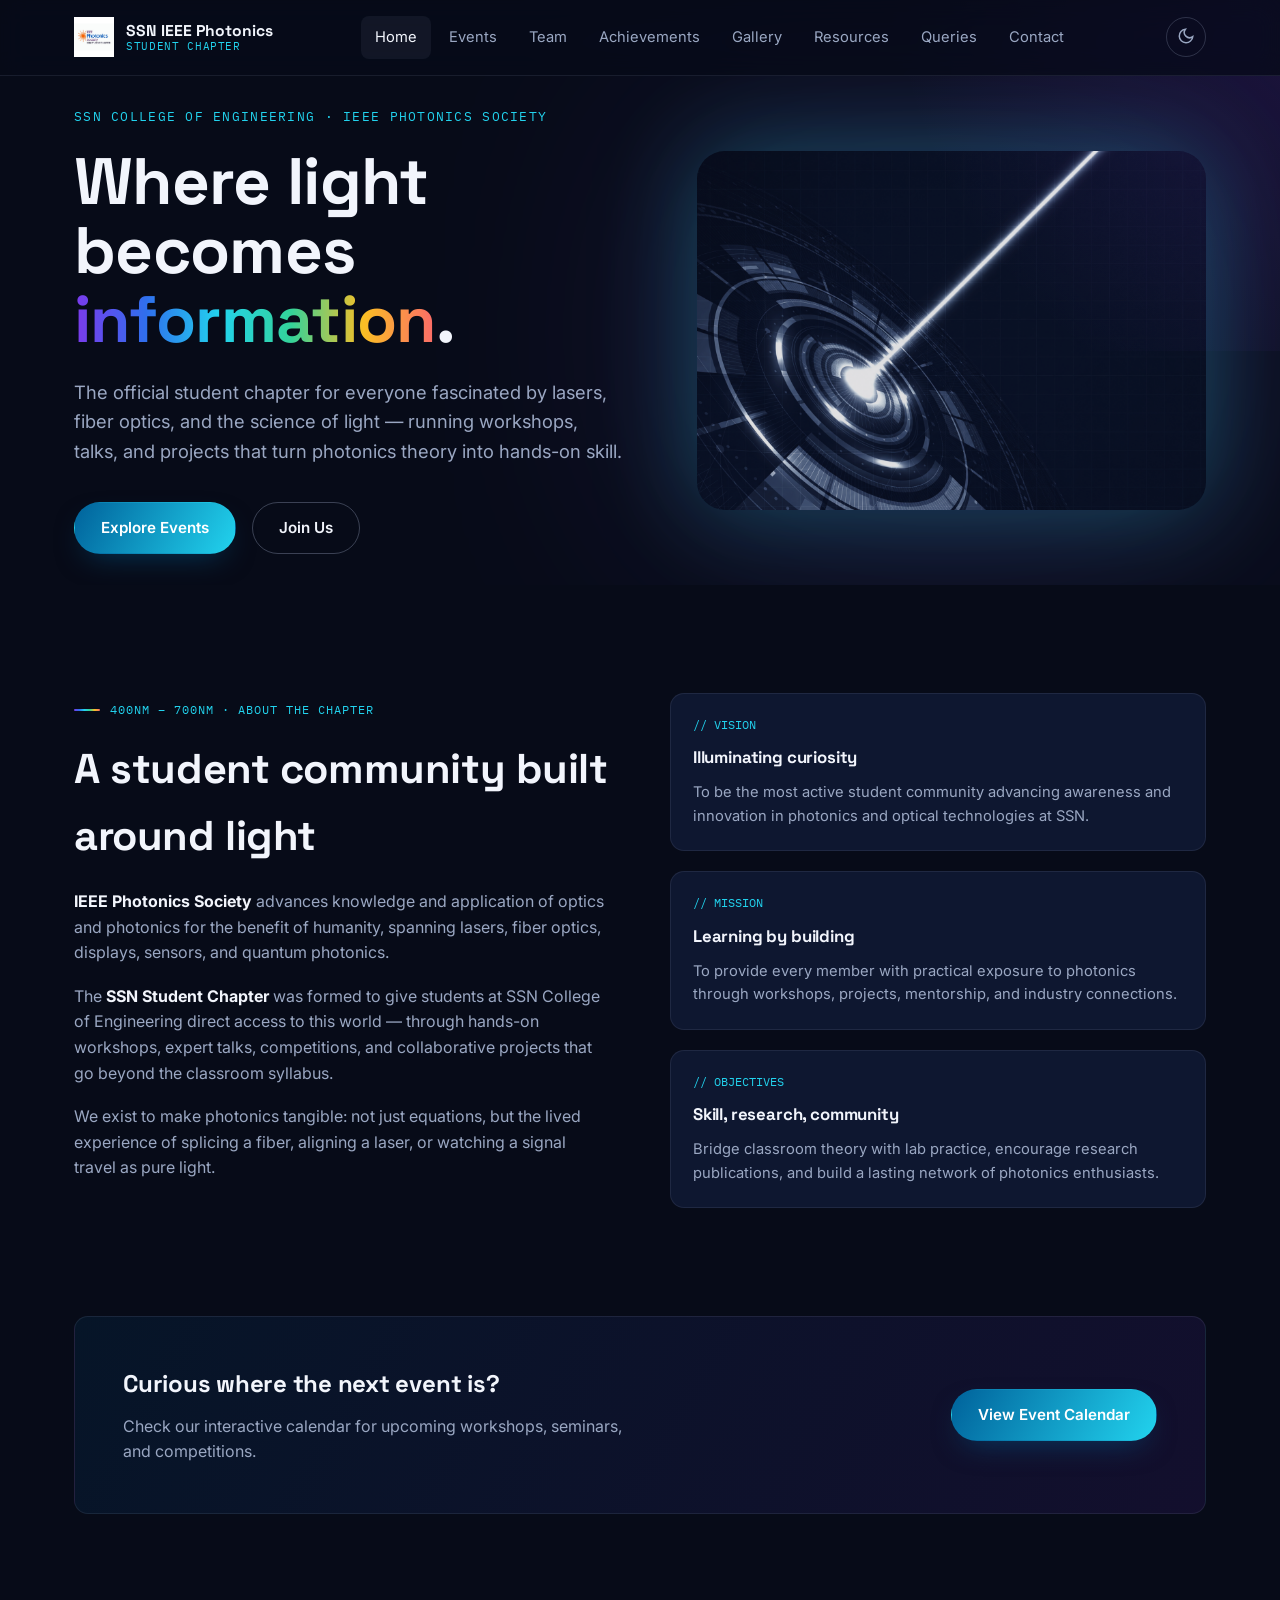
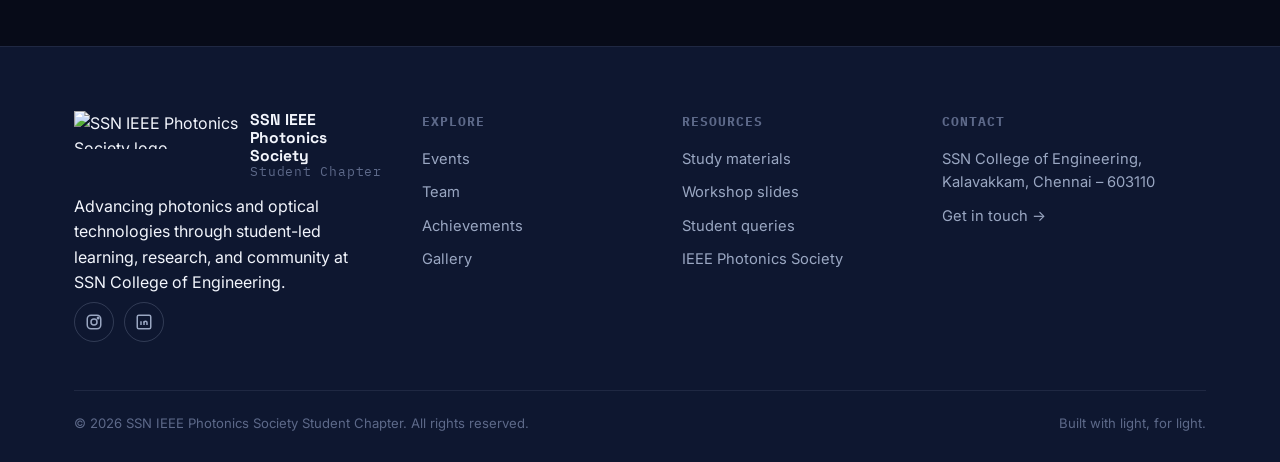
==== commit 754e974e: "Update index.html" ====
--- a/index.html
+++ b/index.html
@@ -5,7 +5,7 @@
 <meta name="viewport" content="width=device-width, initial-scale=1.0">
 <title>SSN IEEE Photonics Society — Student Chapter</title>
 <meta name="description" content="Official website of the SSN IEEE Photonics Society Student Chapter — events, workshops, achievements, and resources in photonics and optics.">
-<link rel="icon" href="assets/logo.jpeg" type="image/svg+xml">
+<link rel="icon" href="assets/logo.png" type="image/png">
 <link rel="preconnect" href="https://fonts.googleapis.com">
 <link href="https://fonts.googleapis.com/css2?family=Space+Grotesk:wght@500;600;700&family=Inter:wght@400;500;600&family=IBM+Plex+Mono:wght@400;500&display=swap" rel="stylesheet">
 <link rel="stylesheet" href="css/style.css">
@@ -46,7 +46,7 @@
 <nav class="nav">
   <div class="wrap">
     <a href="index.html" class="brand">
-      <img src="assets/logo.svg" alt="SSN IEEE Photonics Society logo">
+      <img src="assets/logo.png" alt="SSN IEEE Photonics Society logo">
       <div class="brand-text"><strong>SSN IEEE Photonics</strong><span>STUDENT CHAPTER</span></div>
     </a>
     <div class="nav-links">
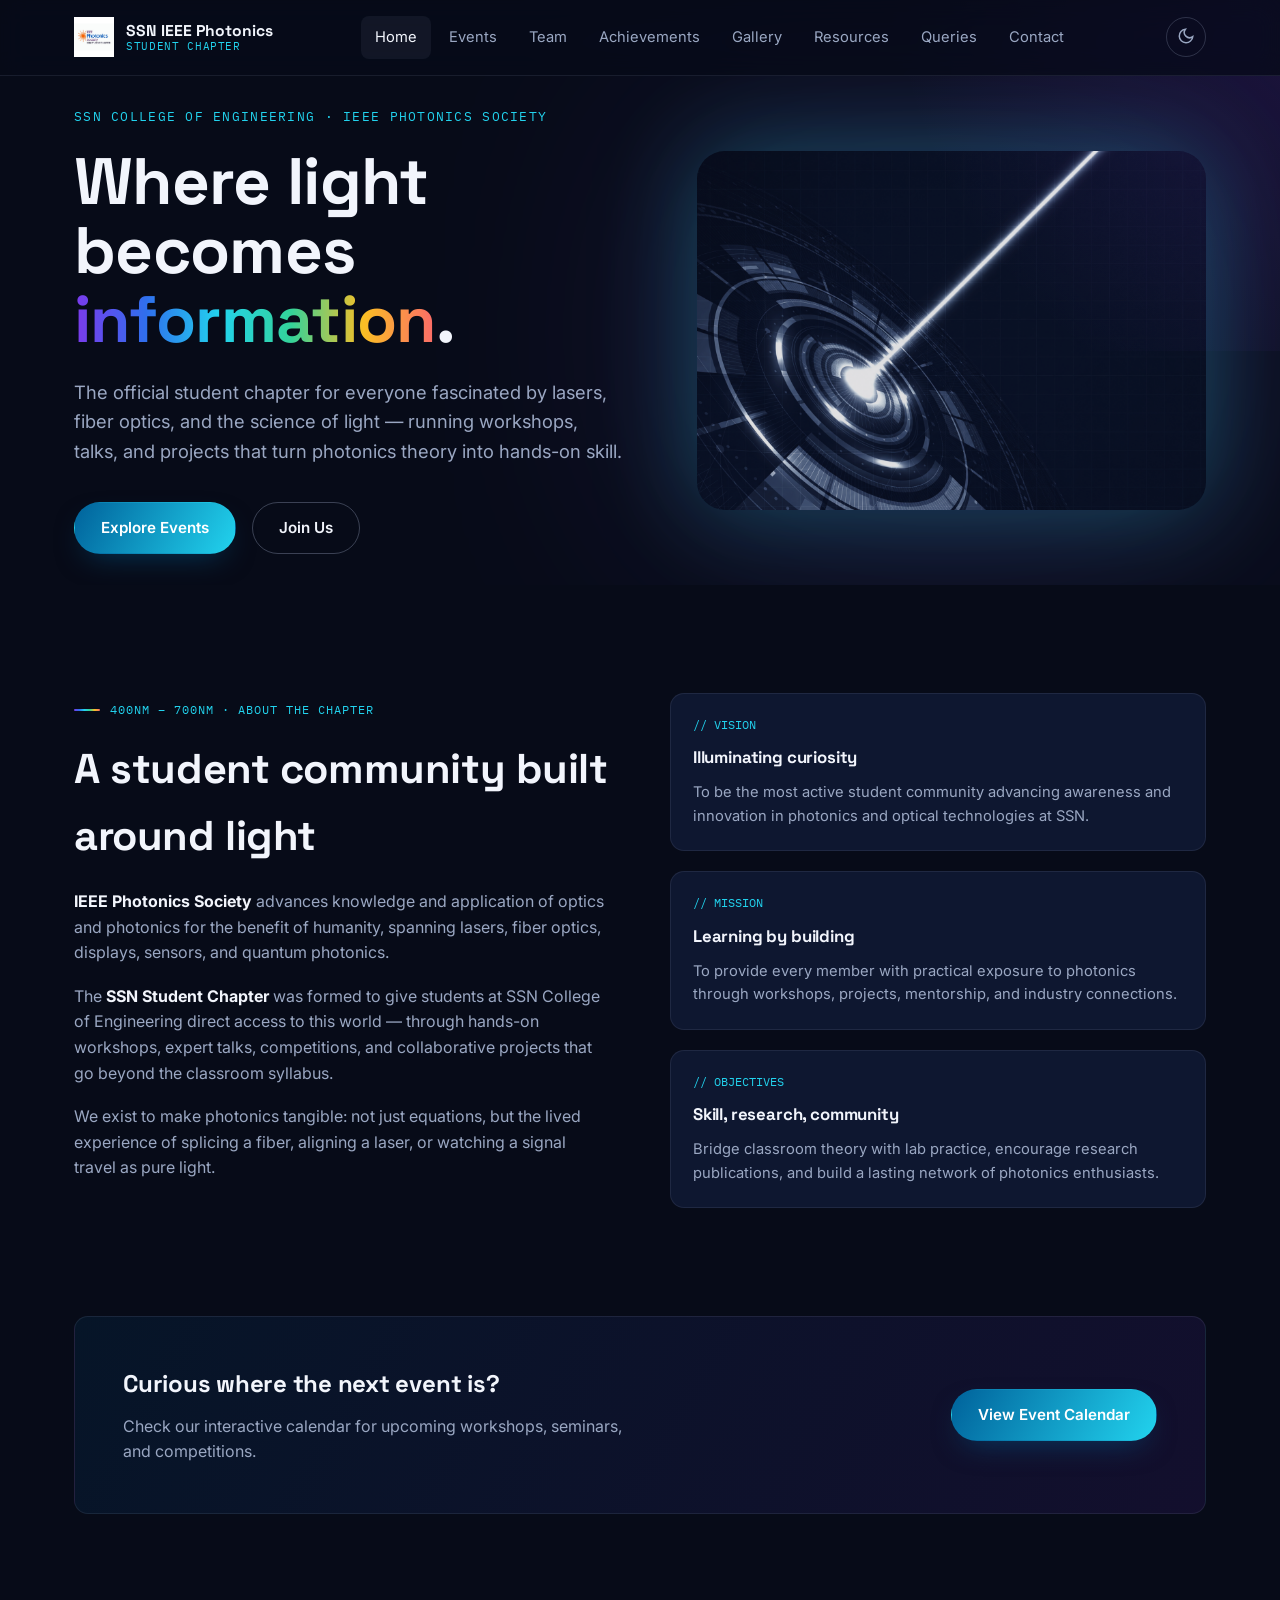
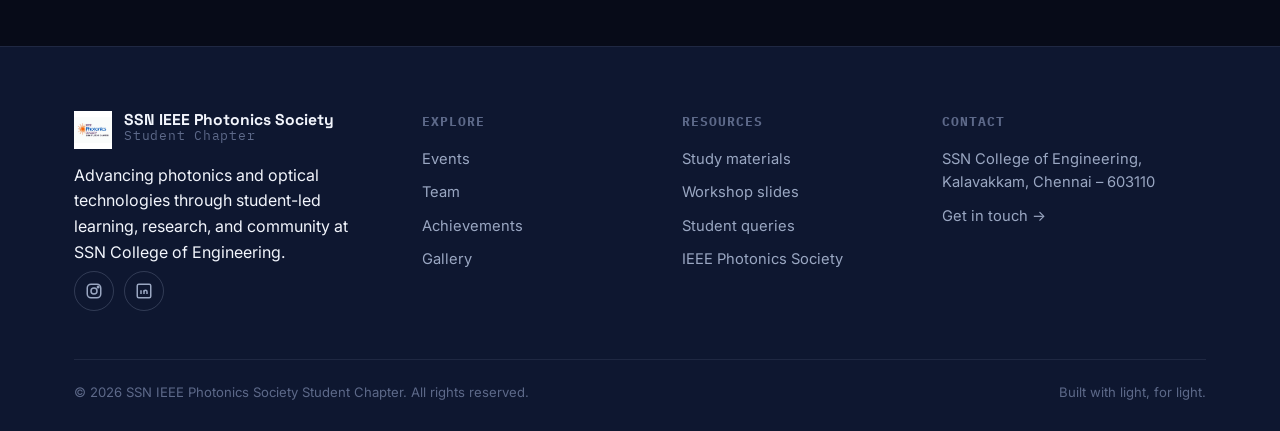
==== commit 17415b6b: "Update index.html" ====
--- a/index.html
+++ b/index.html
@@ -197,7 +197,7 @@
         <div class="footer-grid">
             <div>
                 <div class="footer-brand">
-                    <img src="assets/logo.svg" alt="SSN IEEE Photonics Society logo">
+                    <img src="assets/logo.png" alt="SSN IEEE Photonics Society logo">
                     <div class="brand-text"><strong>SSN IEEE Photonics Society</strong><span style="color:var(--text-faint); font-size:.8rem;">Student Chapter</span></div>
                 </div>
                 <p style="max-width:32ch;">Advancing photonics and optical technologies through student-led learning, research, and community at SSN College of Engineering.</p>
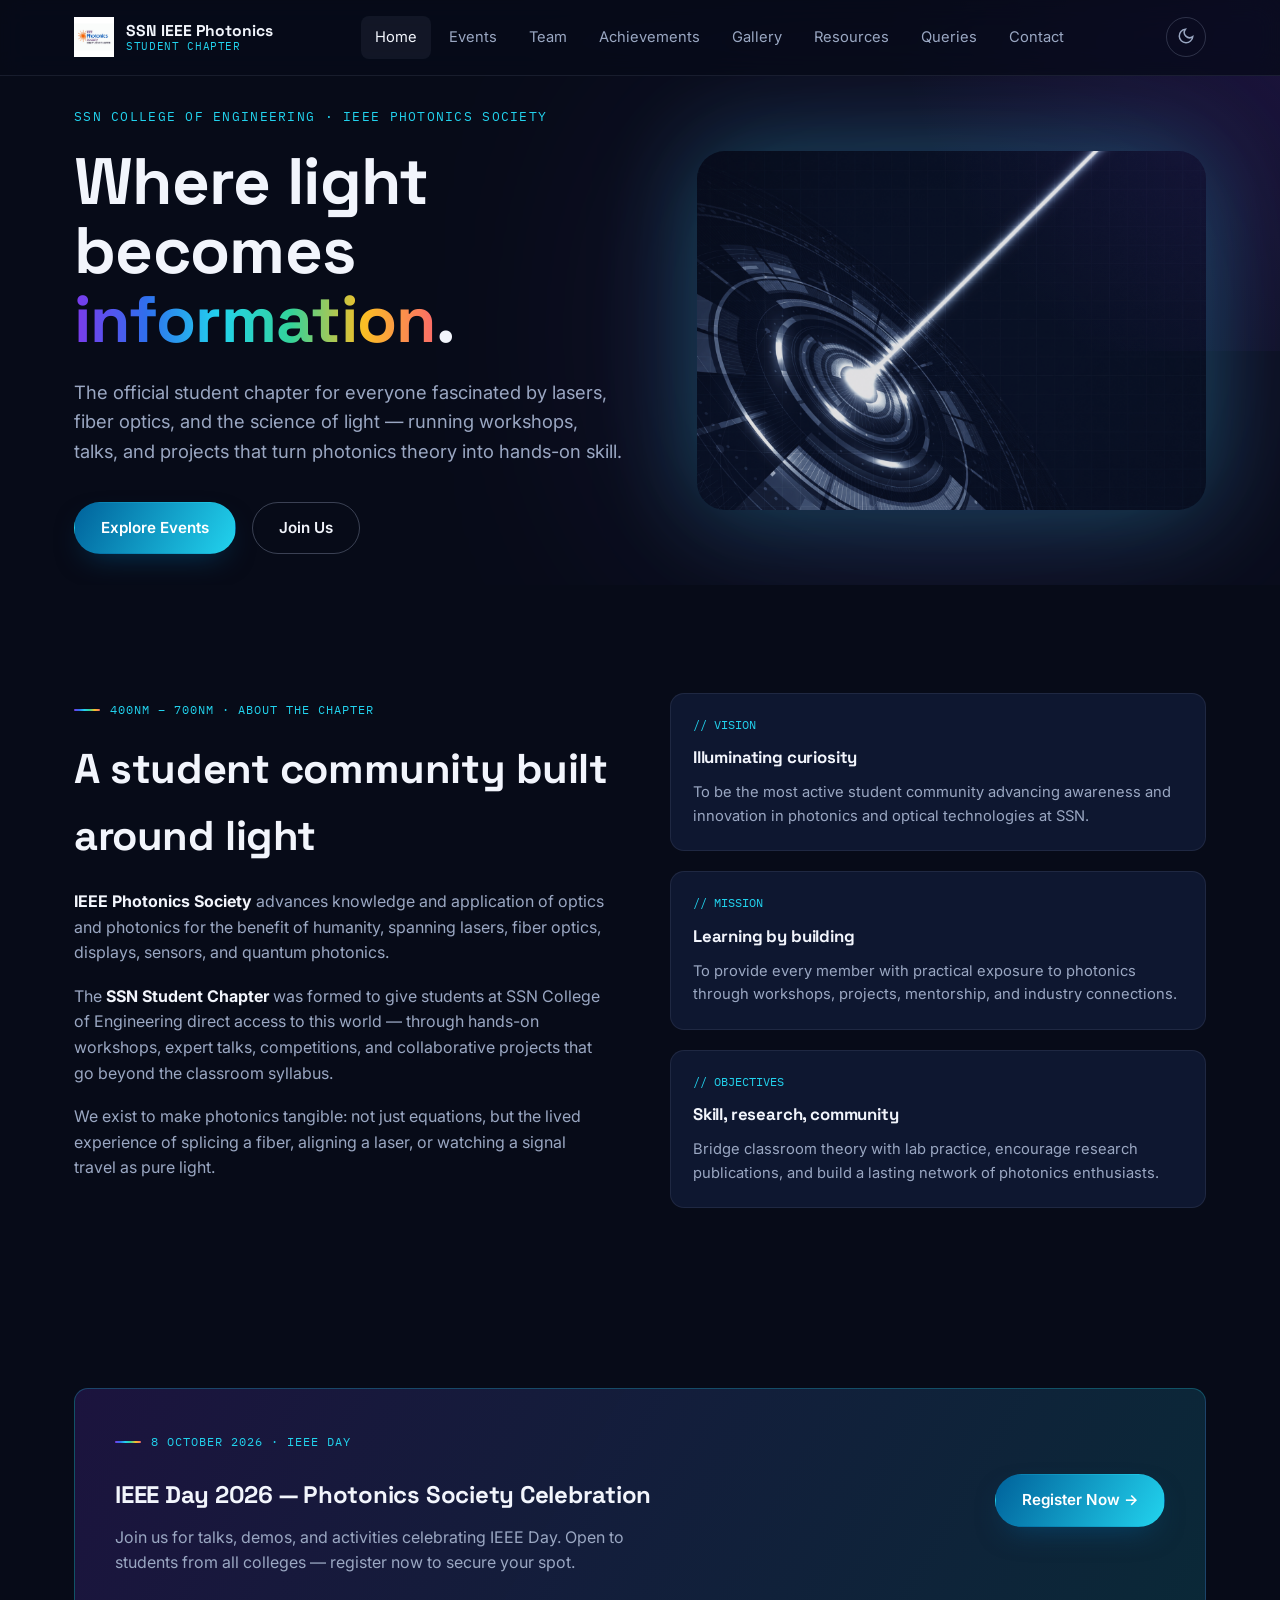
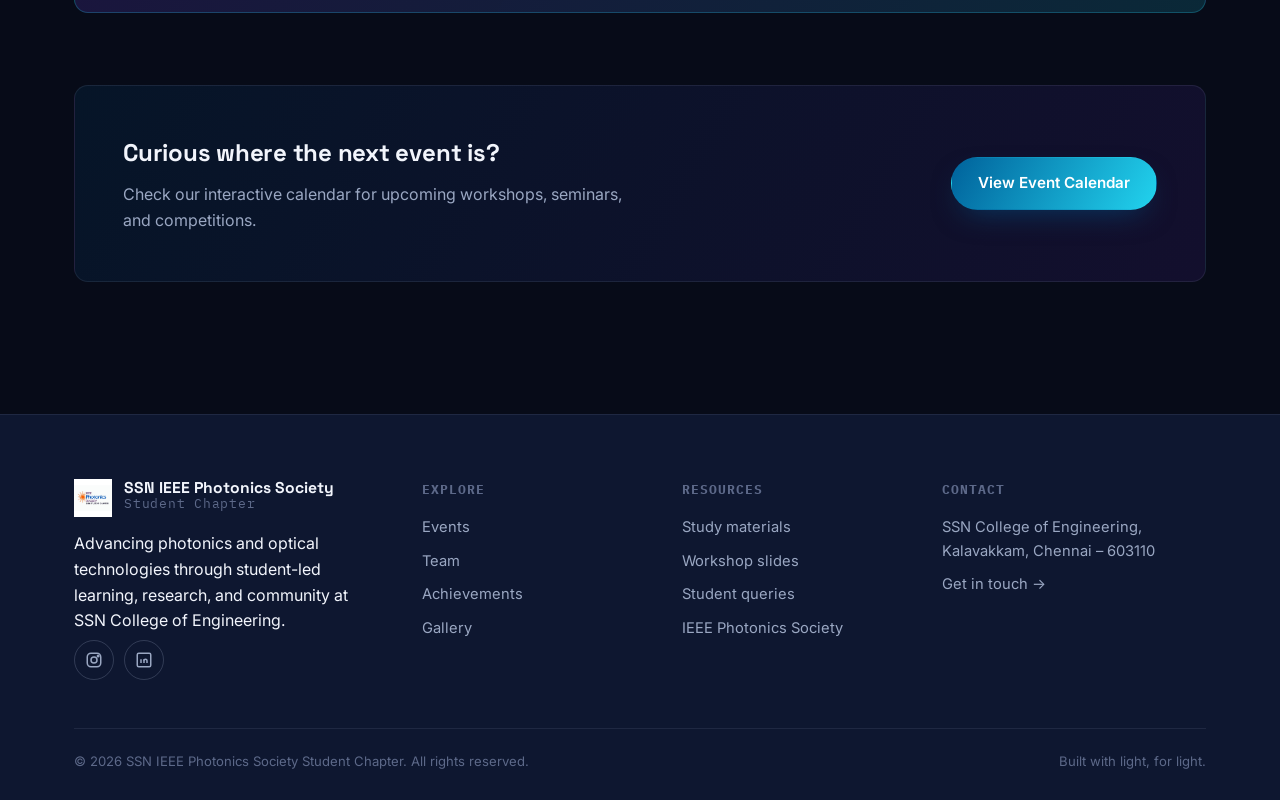
==== commit 136d2a7c: "Add IEEE Day 2026 announcement section to index.html" ====
--- a/index.html
+++ b/index.html
@@ -179,7 +179,19 @@
         </div>
     </div>
 </section>
-
+<!-- IEEE Day 2026 Announcement -->
+<section class="section section--tight">
+    <div class="wrap">
+        <div class="card reveal" style="padding:36px 40px; display:flex; align-items:center; justify-content:space-between; gap:30px; flex-wrap:wrap; background:linear-gradient(120deg, rgba(124,58,237,.18), rgba(34,211,238,.15)); border:1px solid rgba(34,211,238,.25);">
+            <div>
+                <span class="eyebrow" style="color:var(--spec-cyan);">8 October 2026 · IEEE Day</span>
+                <h3 style="color:var(--text-hi); font-size:1.5rem; margin:8px 0 10px;">IEEE Day 2026 — Photonics Society Celebration</h3>
+                <p style="color:var(--text-dim); max-width:52ch; margin:0;">Join us for talks, demos, and activities celebrating IEEE Day. Open to students from all colleges — register now to secure your spot.</p>
+            </div>
+            <a href="PASTE_GOOGLE_FORM_LINK_HERE" class="btn btn-primary" target="_blank" rel="noopener">Register Now →</a>
+        </div>
+    </div>
+</section>
 <section class="section section--tight" style="padding-top:0;">
     <div class="wrap">
         <div class="card reveal" style="padding:48px; display:flex; align-items:center; justify-content:space-between; gap:30px; flex-wrap:wrap; background:linear-gradient(120deg, rgba(0,98,155,.12), rgba(124,58,237,.1));">
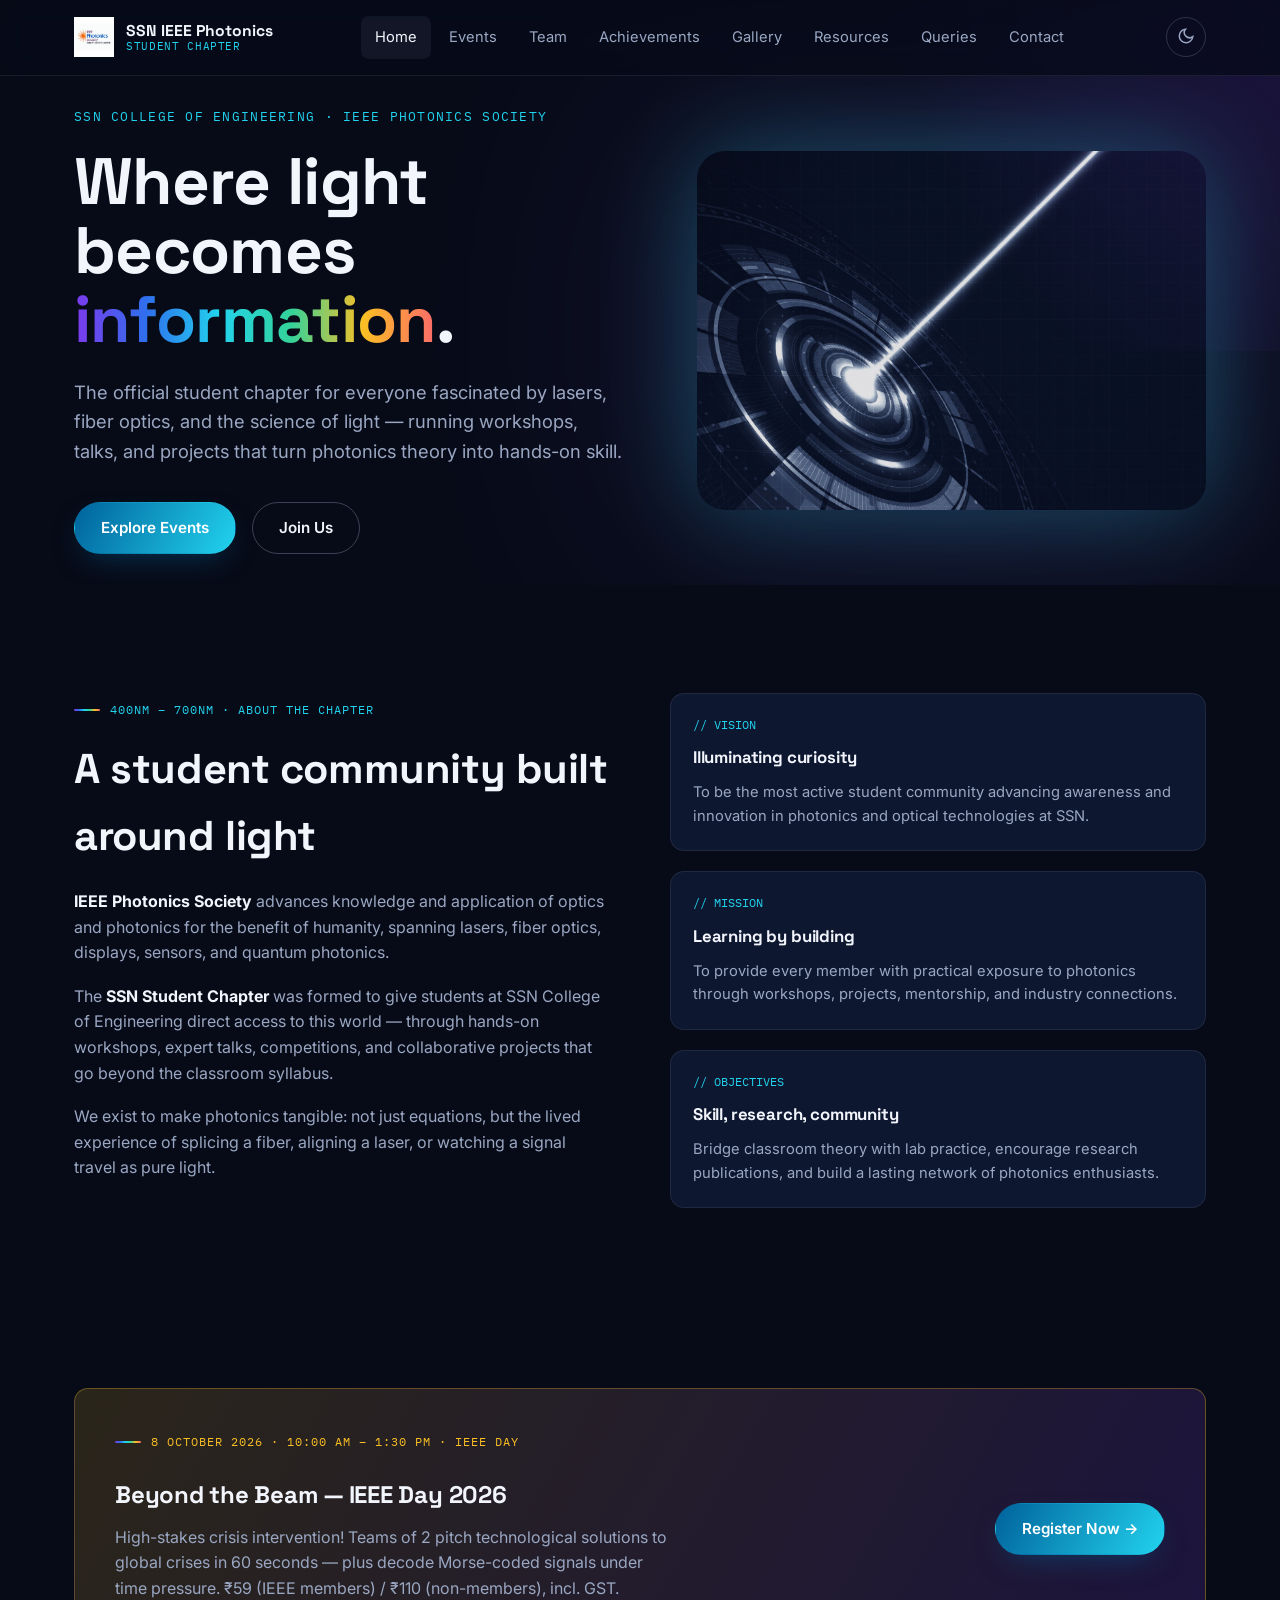
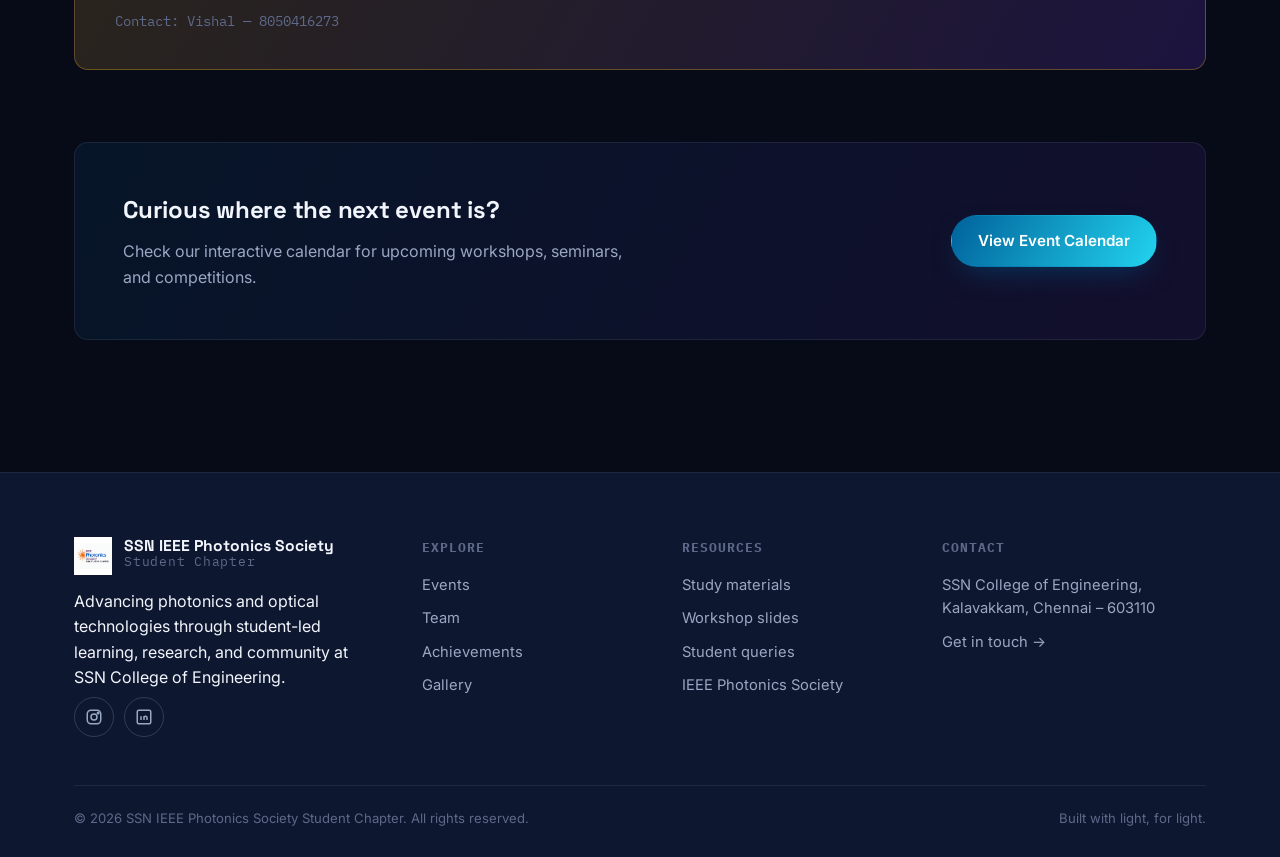
==== commit acd4bfe7: "Update index.html" ====
--- a/index.html
+++ b/index.html
@@ -182,13 +182,14 @@
 <!-- IEEE Day 2026 Announcement -->
 <section class="section section--tight">
     <div class="wrap">
-        <div class="card reveal" style="padding:36px 40px; display:flex; align-items:center; justify-content:space-between; gap:30px; flex-wrap:wrap; background:linear-gradient(120deg, rgba(124,58,237,.18), rgba(34,211,238,.15)); border:1px solid rgba(34,211,238,.25);">
+        <div class="card reveal" style="padding:36px 40px; display:flex; align-items:center; justify-content:space-between; gap:30px; flex-wrap:wrap; background:linear-gradient(120deg, rgba(251,191,36,.15), rgba(124,58,237,.18)); border:1px solid rgba(251,191,36,.3);">
             <div>
-                <span class="eyebrow" style="color:var(--spec-cyan);">8 October 2026 · IEEE Day</span>
-                <h3 style="color:var(--text-hi); font-size:1.5rem; margin:8px 0 10px;">IEEE Day 2026 — Photonics Society Celebration</h3>
-                <p style="color:var(--text-dim); max-width:52ch; margin:0;">Join us for talks, demos, and activities celebrating IEEE Day. Open to students from all colleges — register now to secure your spot.</p>
-            </div>
-            <a href="PASTE_GOOGLE_FORM_LINK_HERE" class="btn btn-primary" target="_blank" rel="noopener">Register Now →</a>
+                <span class="eyebrow" style="color:var(--spec-amber);">8 October 2026 · 10:00 AM – 1:30 PM · IEEE Day</span>
+                <h3 style="color:var(--text-hi); font-size:1.5rem; margin:8px 0 10px;">Beyond the Beam — IEEE Day 2026</h3>
+                <p style="color:var(--text-dim); max-width:56ch; margin:0 0 10px;">High-stakes crisis intervention! Teams of 2 pitch technological solutions to global crises in 60 seconds — plus decode Morse-coded signals under time pressure. ₹59 (IEEE members) / ₹110 (non-members), incl. GST.</p>
+                <p style="color:var(--text-faint); font-size:0.85rem; margin:0; font-family:var(--font-mono);">Contact: Vishal — 8050416273</p>
+            </div>
+            <a href="https://forms.gle/ZvETYQPibku2JffE9" class="btn btn-primary" target="_blank" rel="noopener">Register Now →</a>
         </div>
     </div>
 </section>
